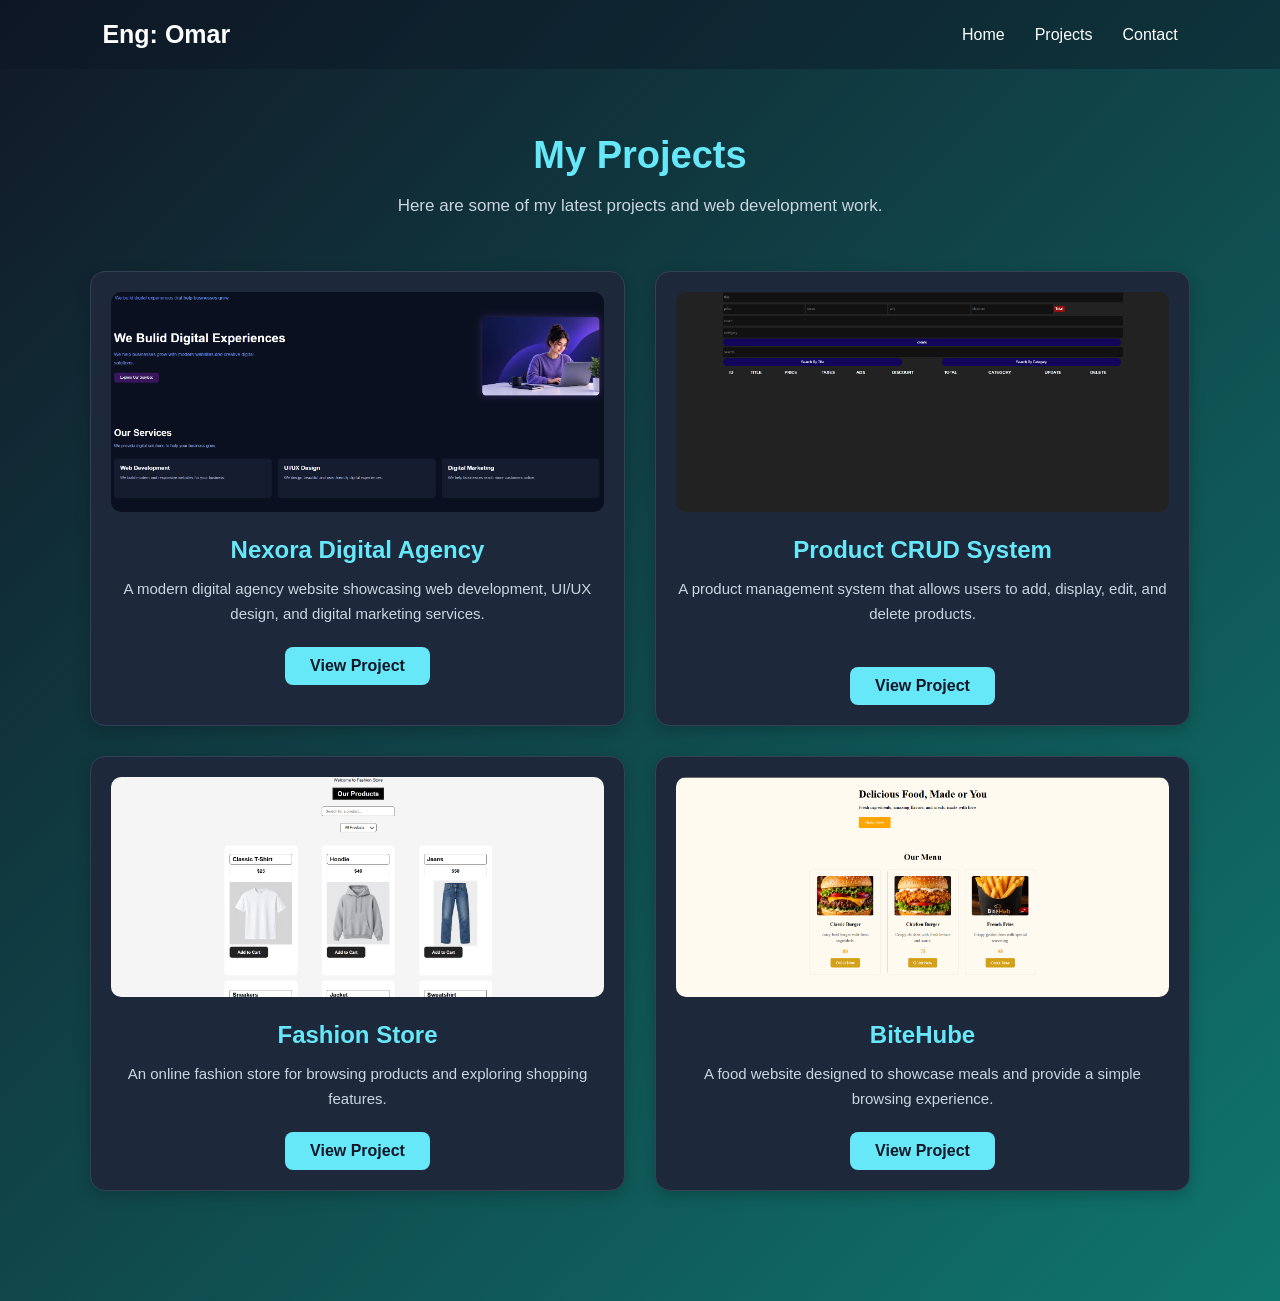
==== projects.html @ 9cfcd0a0 "Add files via upload" ====
<!DOCTYPE html>
<html lang="en">
<head>
    <meta charset="UTF-8">
    <meta name="viewport" content="width=device-width, initial-scale=1.0">
    <title>My Projects | Omar Mohamed</title> 
    <link rel="stylesheet" href="style.css">
</head>
<body>
    <nav class="navbar">
        <a href="index.html" class="logo">Eng: Omar</a>
        <div class="nav-links">
            <a href="index.html">Home</a>
            <a href="projects.html">Projects</a>
            <a href="contact.html">Contact</a>
        </div>
    </nav>
    <header class="projects-header">
        <h1>My Projects</h1>
        <p>Here are some of my latest projects and web development work.</p>
        <section class="projects-container">
            <div class="project-card">
                <img src="nexora.png" alt="Nexora Digital Agency">
                <h2>Nexora Digital Agency</h2>
                <p>A modern digital agency website showcasing web development,
                   UI/UX design, and digital marketing services.
                </p>
                <a href="https://omarmohammed62.github.io/nexora-digital-agancy/" target="_blank">View Project</a>
            </div>
            <div class="project-card">
                <img src="cruds.png" alt="Product CRUD System">
                <h2>Product CRUD System</h2>
                <p>
                    A product management system that allows users to add, display, edit, and delete products.
                </p>
                <a href="https://omarmohammed62.github.io/prduct-crud-system/" target="_blank" class="curd">View Project</a>
            </div>
            <div class="project-card">
                <img src="fashion-store.png" alt="Fashion Store">
                <h2>Fashion Store</h2>
                <p>
                    An online fashion store for browsing products and exploring shopping features.
                </p>
                <a href="https://omarmohammed62.github.io/Fashion-Store/" target="_blank">View Project</a>
            </div>
            <div class="project-card">
                <img src="bitehube.png" alt="BiteHube">
                <h2>BiteHube</h2>
                <p>A food website designed to showcase meals and provide a simple browsing experience.</p>
                <a href="https://omarmohammed62.github.io/BiteHube/" target="_blank">View Project</a>
            </div>
        </section>
    </header>


















    <script src="main.js"></script>
</body>
</html>
---- style.css ----
*{
    margin: 0;
    padding: 0;
}
body{
    background: linear-gradient(135deg, #111827, #0f766e);
    color: #fff;
    min-height: 100vh;
    font-family: Arial,sans-serif;
}
.navbar{
    display: flex;
    justify-content: space-between;
    align-items: center;
    padding: 20px 8%;
    background: rgba(10, 20, 35, 0.4);
}
.logo{
    color: #fff;
    font-family: 28px;
    font-weight: bold;
    text-decoration: none;
    font-size: 25px;
}
.nav-links{
    display: flex;
    gap: 30px;
}
.nav-links a{
    color: #fff;
    text-decoration: none;
    font-size: 16px;
    transition: color 0.3s ease;
}
.nav-links a:hover{
    color: #67e8f9;
}
header{
    text-align: center;
    margin-bottom: 30px ;
    margin-top: 15px;
}
header h1{
    font-size: 32px;
    margin-bottom: 10px;
}
header p{
    font-size: 18px;
    color: #b5c8e4;
}
.profile-image{
    width: 300px;
    height: 280px;
    object-fit: cover;
    border-radius: 50%;
    border: 3px solid #67e8f9;
    box-shadow: 0 0 25px rgba(103, 232, 249, 0.25);
    display: block;
    margin: 25px auto;
}
.hero{
    text-align: center;
}
.hero h2{
    font-size: 38px;
    margin-bottom: 20px;
}
.hero p{
    font-size: 18px;
    color: #d1d5db;
    line-height: 1.7;
    margin-bottom: 10px;
    padding: 0 15px;
    max-width: 750px;
    margin: 20px auto;
    text-align: center;
    
}
.hero a{
    display: flex;
    background-color: #2dd4bf;
    color: #111827;
    text-decoration: none;
    padding: 12px 24px;
    border-radius: 8px;
    font-weight: bold;
    transition: 0.3s ease;
    align-items: center;
}
.projects-me{
    display: block;
    width: fit-content;
    margin: 15px auto 0;
}
.hero a:hover{
    background-color: #37e8ff;
    transform: translateY(-3px);
    letter-spacing: 0.5px;
}
.hero a.contact-me {
    display: block;
    width: fit-content;
    margin: 15px auto 0;
    background-color: #7c3aed;
}
.hero a.contact-me:hover{
    background-color: #4a11a5;
}
.footer{
    text-align: center;
    padding: 20px;
    margin-top: 40px;
    color: #cbd5e1;
    font-size: 14px;
    border-top: 1px solid #67e8f9;
    background-color: #0a1423;
}
.projects-header{
    text-align: center;
    padding: 50px 20px 30px;
}
.projects-header h1{
    color: #67e8f9;
    font-size: 38px;
    margin-bottom: 15px;
}
.projects-header p{
    color: #cbd5e1;
    font-size: 17px;
    line-height: 1.7;
}
.projects-container{
    display: grid;
    grid-template-columns: repeat(2, 1fr);
    gap: 30px;
    max-width: 1100px;
    margin: 30px auto;
    padding: 20px;
}
.project-card{
    background-color: #1d293b;
    border: 1px solid #334155;
    border-radius: 15px;
    padding: 20px;
    text-align: center;
    box-shadow: 0 5px 15px rgba(0, 0, 0, 0.2);
    transition: transform 0.3s ease, box-shadow 0.3s ease;
}
.project-card:hover{
    transform: translateY(-8px);
    box-shadow: 0 10px 25px rgba(103, 232, 249, 0.15);
}
.project-card img{
    width: 100%;
    height: 220px;
    object-fit: cover;
    border-radius: 10px;
    transition: 0.4s ease;
}
.project-card img:hover{
    transform: scale(1.05);
}
.project-card h2{
    color: #67e8f9;
    font-size: 24px;
    margin: 20px 0 12px;
}
.project-card p{
    color: #cbd5e1;
    font-size: 15px;
    line-height: 1.7;
    margin: 12px 0 20px;
}
.project-card a{
    display: inline-block;
    background-color: #67e8f9;
    color: #101827;
    text-decoration: none;
    padding: 10px 25px;
    border-radius: 8px;
    font-weight: bold;
    transition: 0.3s;
}
.curd{
    margin-top: 20px;
}
.project-card a:hover{
    background-color: #c6ff00;
    transform: translateY(-3px);
}
.contact-container{
    max-width: 1100px;
    margin: 50px auto;
    padding: 20px;
}
.contact-header{
    text-align: center;
    margin-bottom: 40px;
}
.contact-header h1{
    color: #0b54e7;
    font-size: 38px;
    margin-bottom: 15px;
}
.contact-header p{
    color: #cbd5e1;
    font-size: 17px;
    line-height: 1.7;
}
.contact-info{
    display: grid;
    grid-template-columns: repeat(3, 1fr);
    gap: 25px;
    margin-top: 40px;
}
.contact-card{
    background-color: #1d293b;
    border: 1px solid #334155;
    border-radius: 15px;
    padding: 30px 20px;
    text-align: center;
    box-shadow: 0 5px 15px rgba(0, 0, 0, 0.2);
    transition: transform 0.3s ease, box-shadow 0.3s ease;
}
.contact-card:hover{
    transform: translateY(-8px);
    box-shadow: 0 10px 25px rgba(103, 232, 249, 0.15);
}
.contact-card h2{
    color: #09dbb8;
    font-size: 24px;
    margin-bottom: 15px;
}
.contact-card a{
    display: inline-block;
    color: #021416;
    text-decoration: none;
    font-size: 16px;
    font-weight: bold;
    transition: 0.3s;
    border: 1px solid rgb(18, 60, 133);
    padding: 12px 24px;
    border-radius: 12px;
    margin-top: 12px;
    background-color: #4ed1e3;
}
.contact-card a:hover{
    background-color: #c6ff00;
    letter-spacing: 0.5px;
}
body.light-mode{
    background: linear-gradient(135deg, #f8fafc, #dbeafe);
    color: #101827;
}











@media (max-width: 768px){
    .contact-info{
        grid-template-columns: 1fr;
    }
}
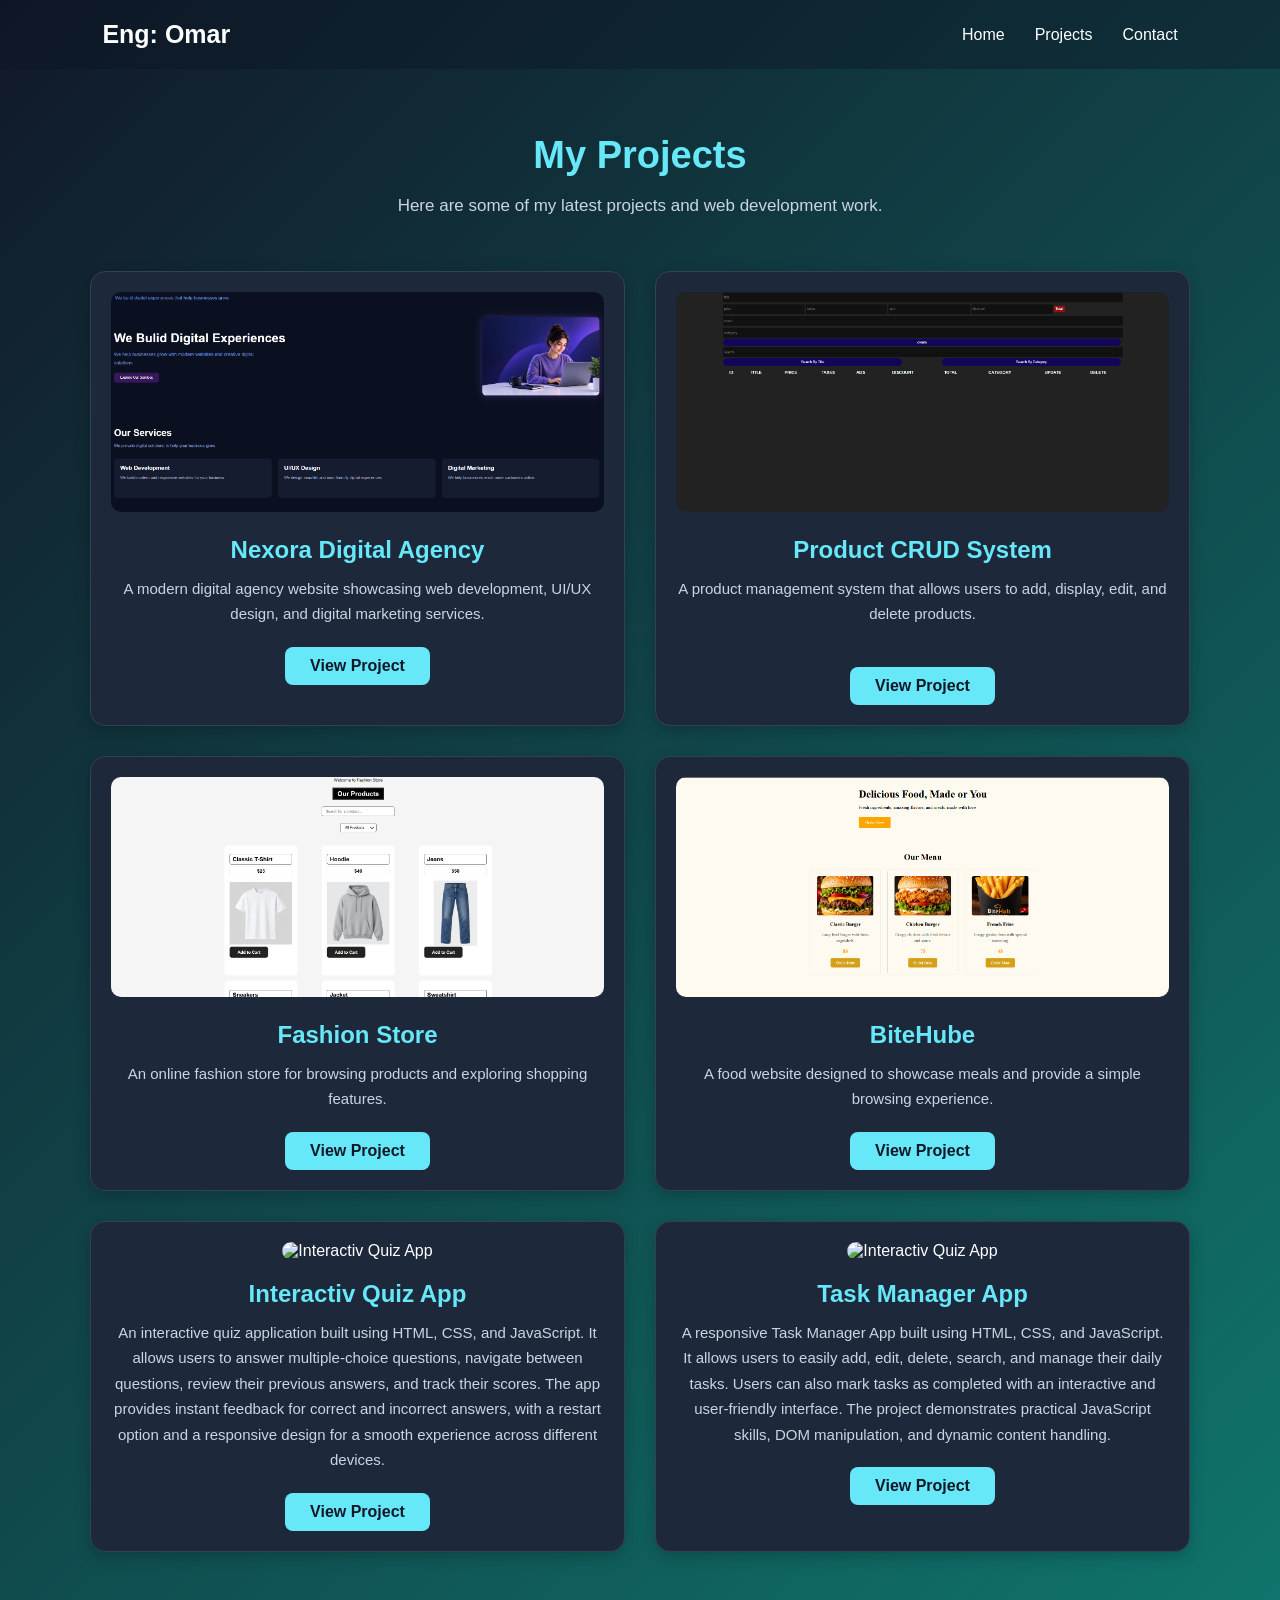
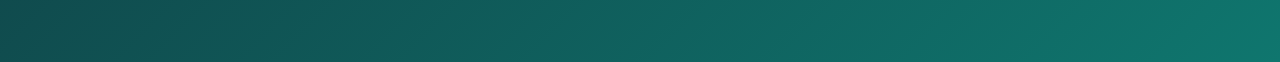
==== commit f751360d: "Add files via upload" ====
--- a/projects.html
+++ b/projects.html
@@ -49,6 +49,20 @@
                 <p>A food website designed to showcase meals and provide a simple browsing experience.</p>
                 <a href="https://omarmohammed62.github.io/BiteHube/" target="_blank">View Project</a>
             </div>
+            <div class="project-card">
+                <img src="quiz.png" alt="Interactiv Quiz App">
+                <h2>Interactiv Quiz App</h2>
+                <p>An interactive quiz application built using HTML, CSS, and JavaScript. It allows users to answer multiple-choice questions, navigate between questions, review their previous answers, and track their scores. The app provides instant feedback for correct and incorrect answers, with a
+                     restart option and a responsive design for a smooth experience across different devices.</p>
+                <a href="https://omarmohammed62.github.io/Interactive-Quiz-App/" target="_blank">View Project</a>
+            </div>
+            <div class="project-card">
+                <img src="task.png" alt="Interactiv Quiz App">
+                <h2>Task Manager App</h2>
+                <p>A responsive Task Manager App built using HTML, CSS, and JavaScript. It allows users to easily add, edit, delete, search, and manage their daily tasks.
+                   Users can also mark tasks as completed with an interactive and user-friendly interface. The project demonstrates practical JavaScript skills, DOM manipulation, and dynamic content handling.</p>
+                <a href="https://omarmohammed62.github.io/task-manager-app/" target="_blank">View Project</a>
+            </div>
         </section>
     </header>
 
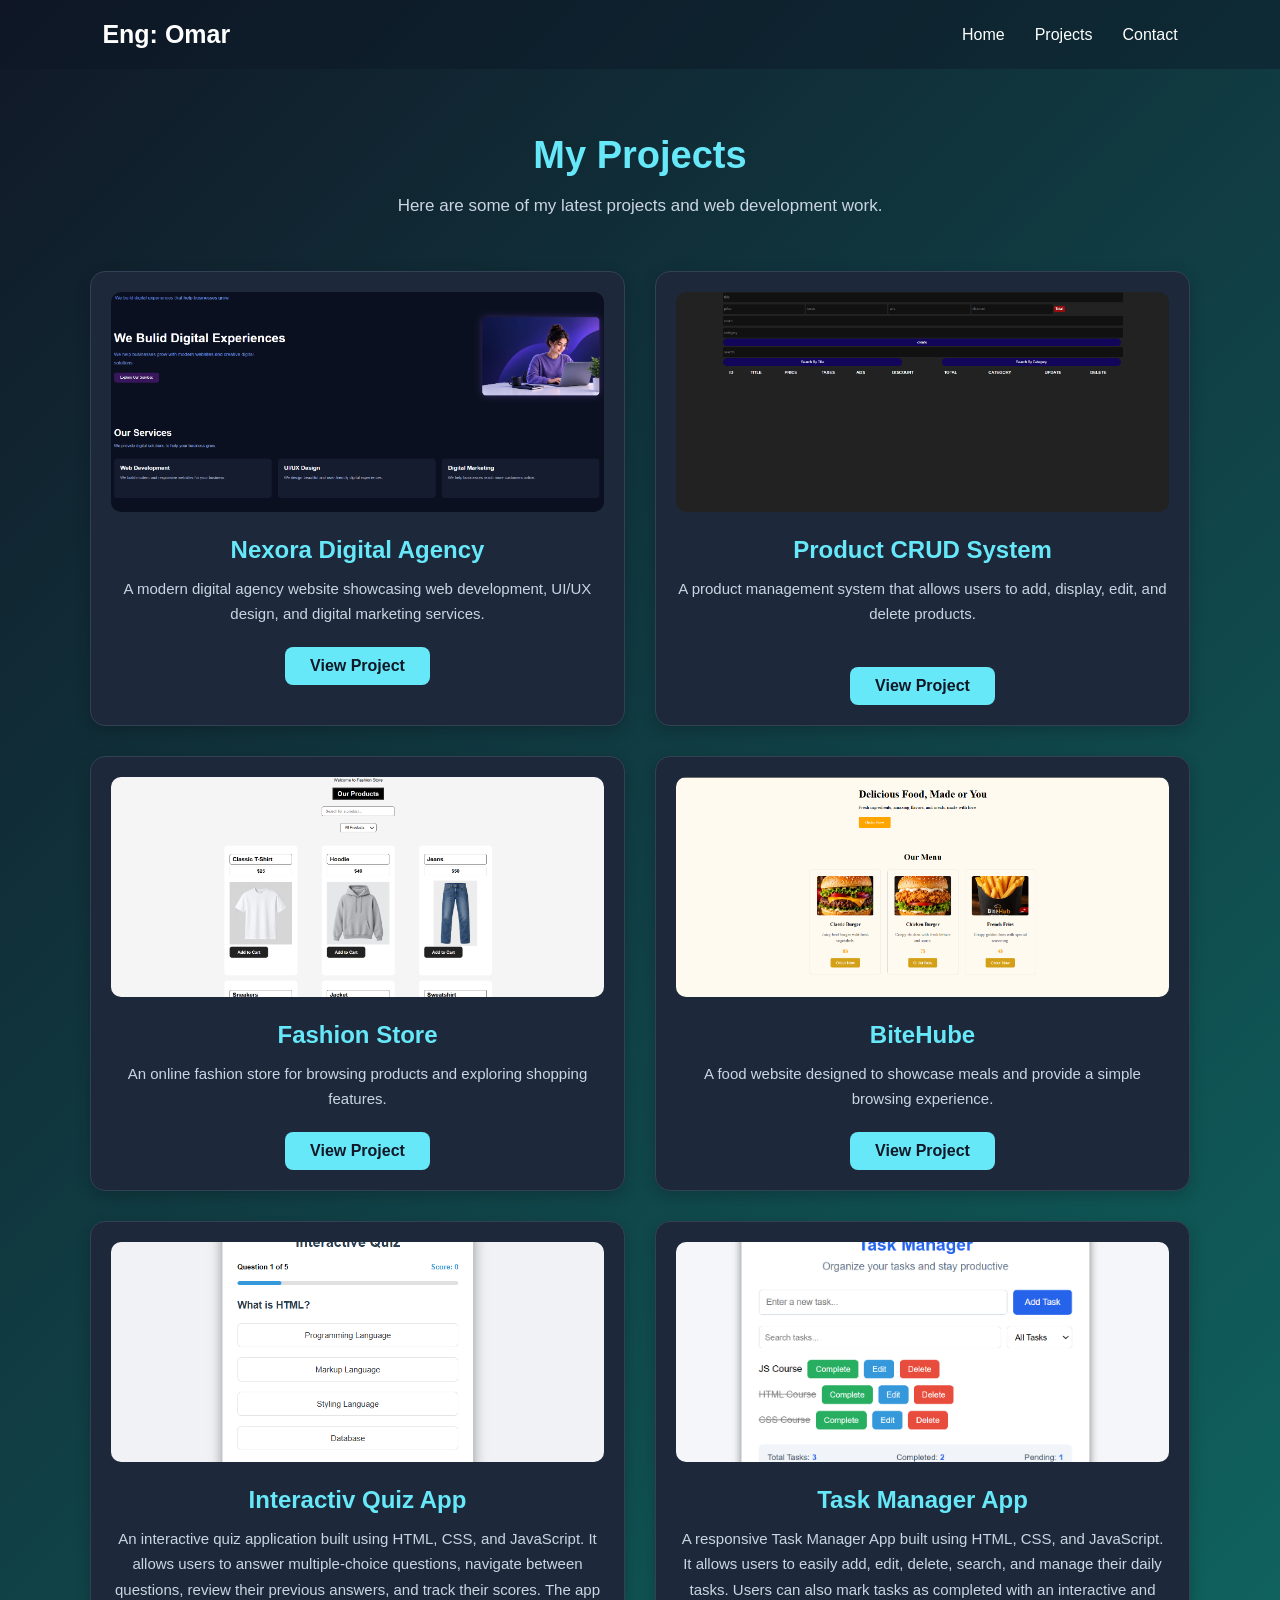
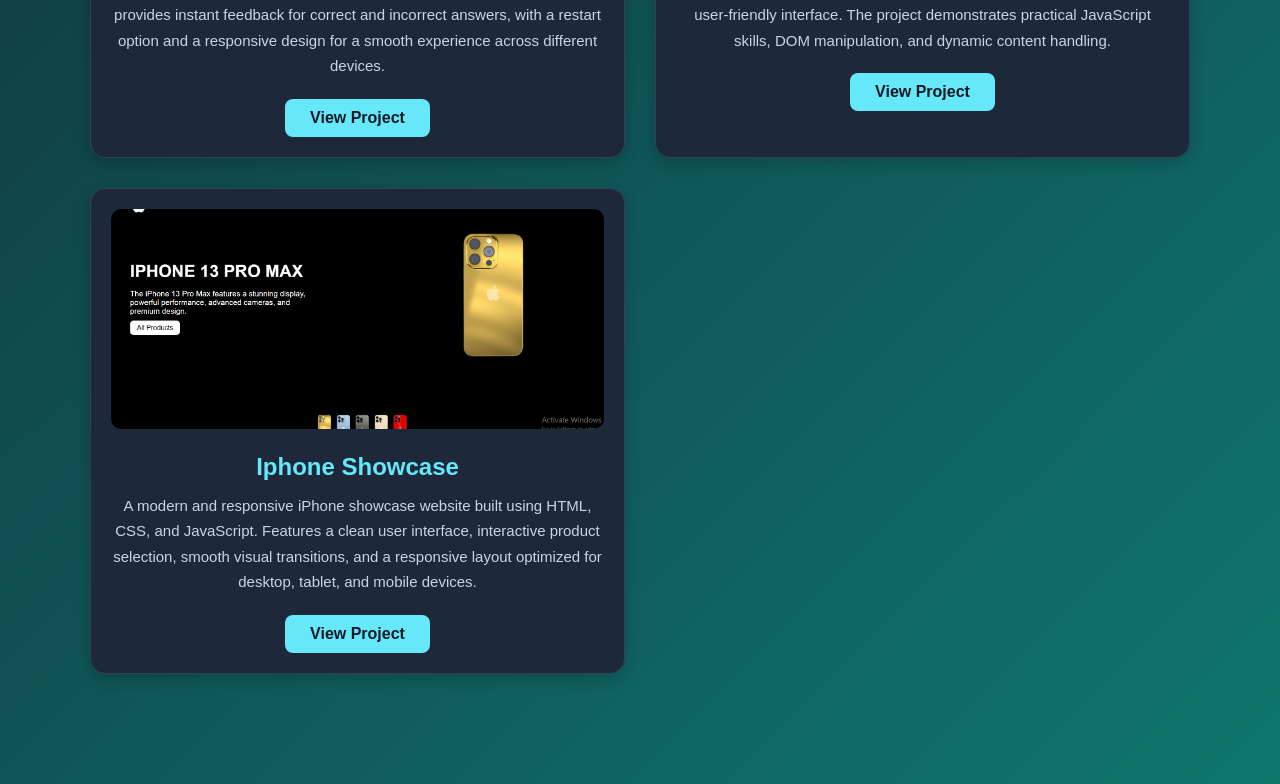
==== commit cac9e912: "Add files via upload" ====
--- a/projects.html
+++ b/projects.html
@@ -63,6 +63,13 @@
                    Users can also mark tasks as completed with an interactive and user-friendly interface. The project demonstrates practical JavaScript skills, DOM manipulation, and dynamic content handling.</p>
                 <a href="https://omarmohammed62.github.io/task-manager-app/" target="_blank">View Project</a>
             </div>
+            <div class="project-card">
+                <img src="iphone.png" alt="Interactiv Quiz App">
+                <h2>Iphone Showcase </h2>
+                <p>A modern and responsive iPhone showcase website built using HTML, CSS, and JavaScript. Features a clean user interface, interactive product selection, smooth visual transitions, 
+                    and a responsive layout optimized for desktop, tablet, and mobile devices.</p>
+                <a href="https://omarmohammed62.github.io/iphone-showcase/" target="_blank">View Project</a>
+            </div>
         </section>
     </header>
 
